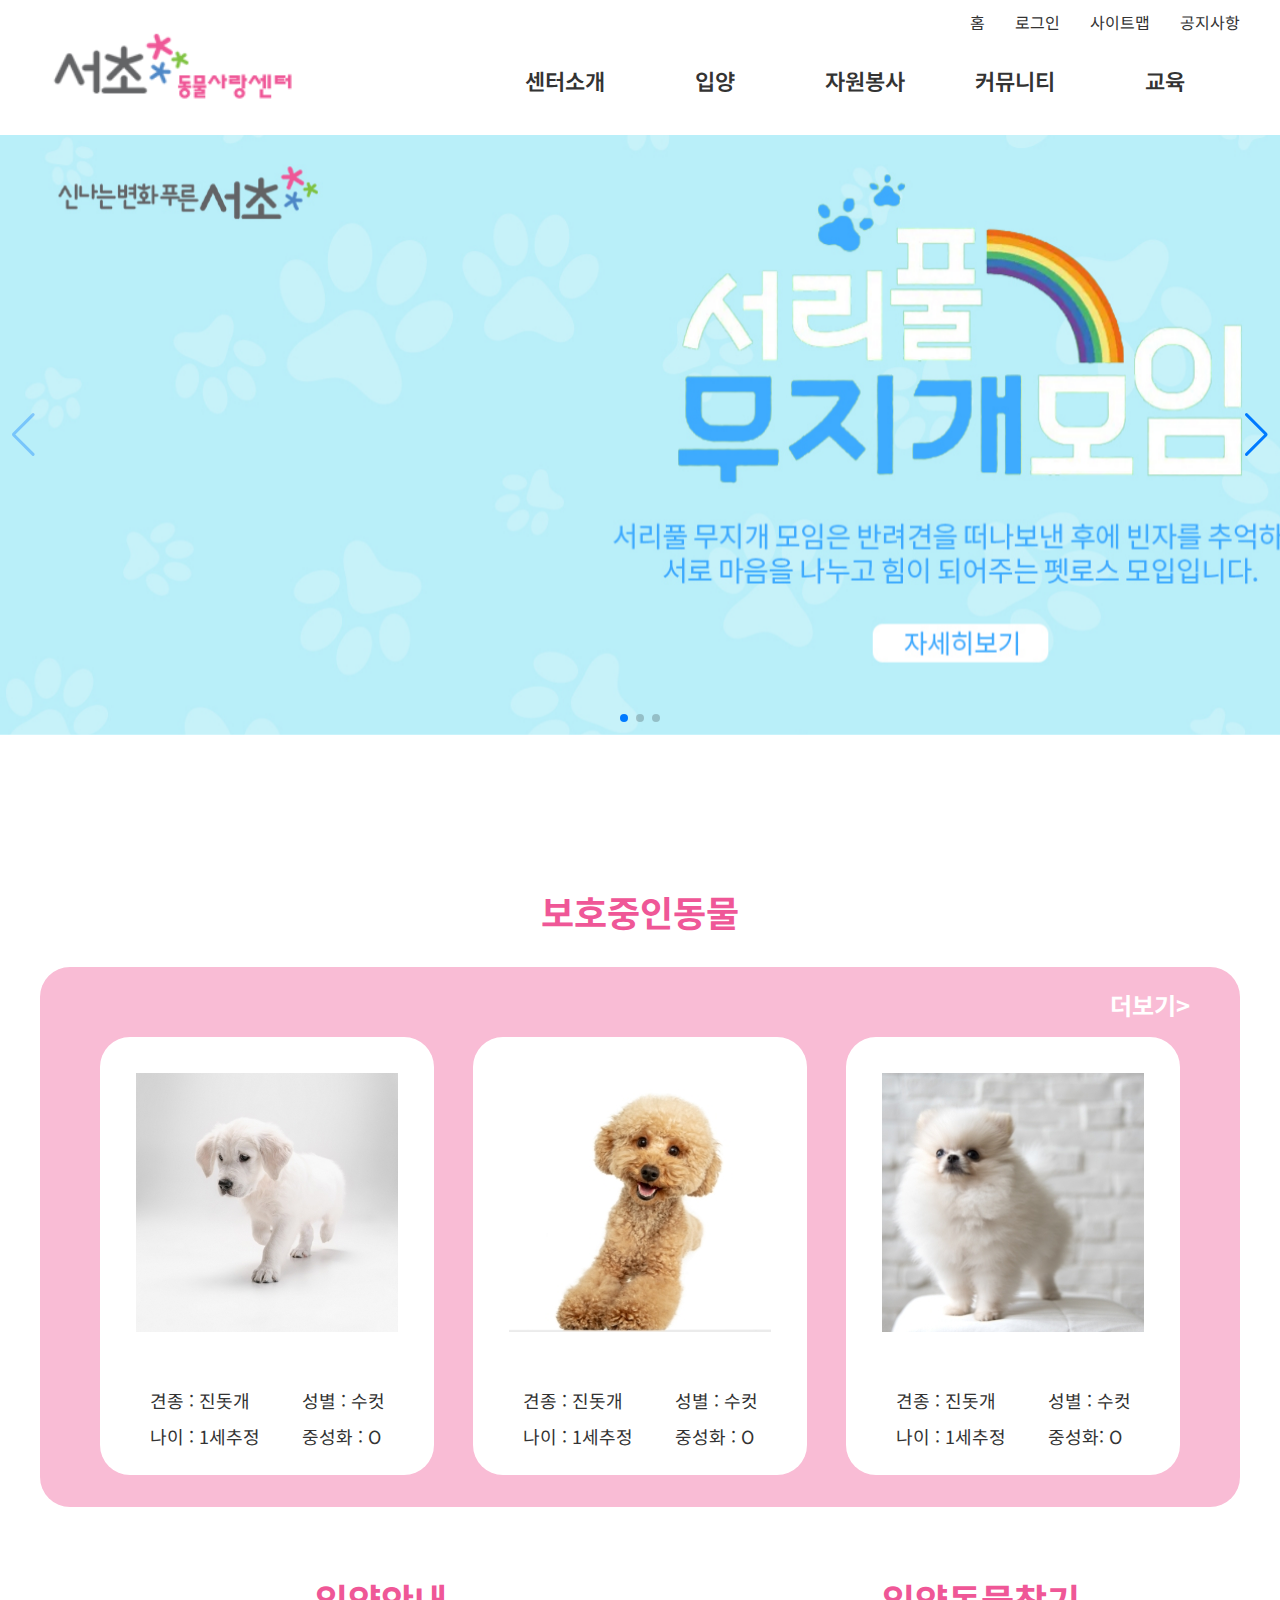
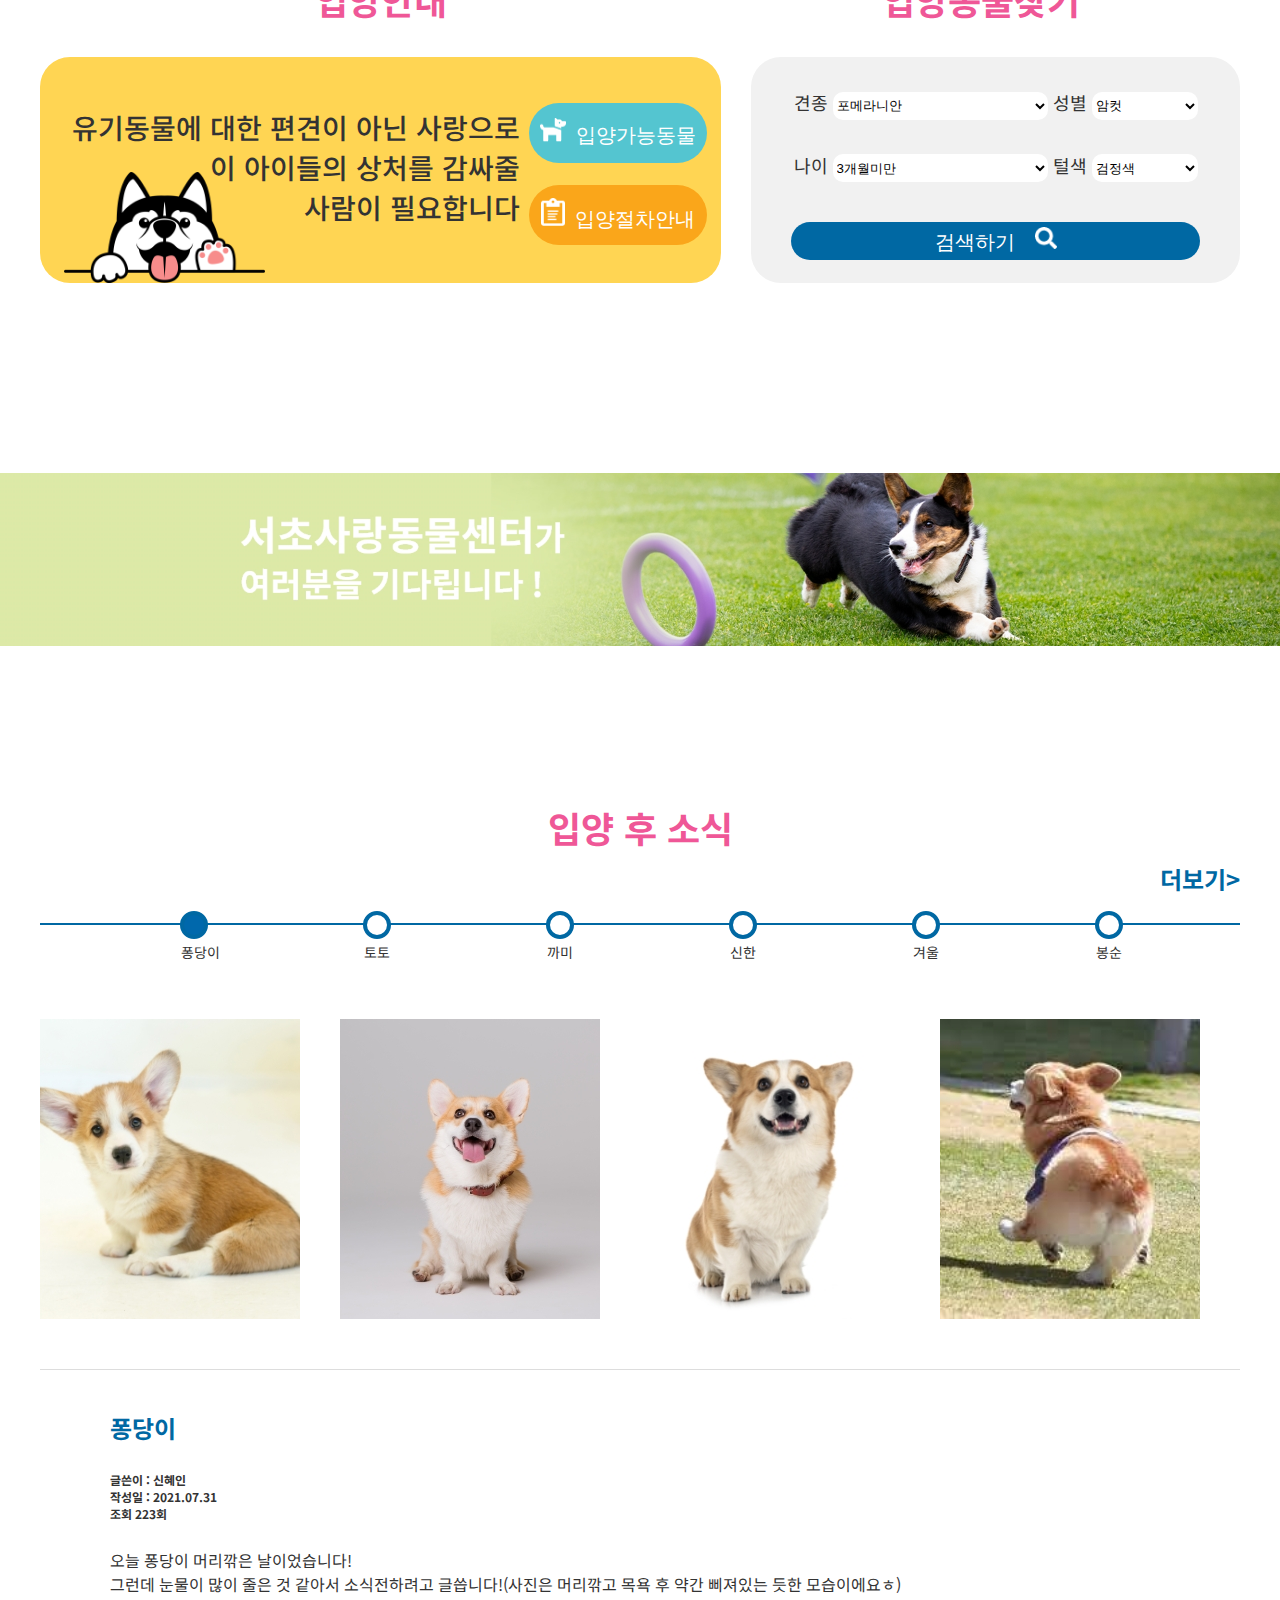
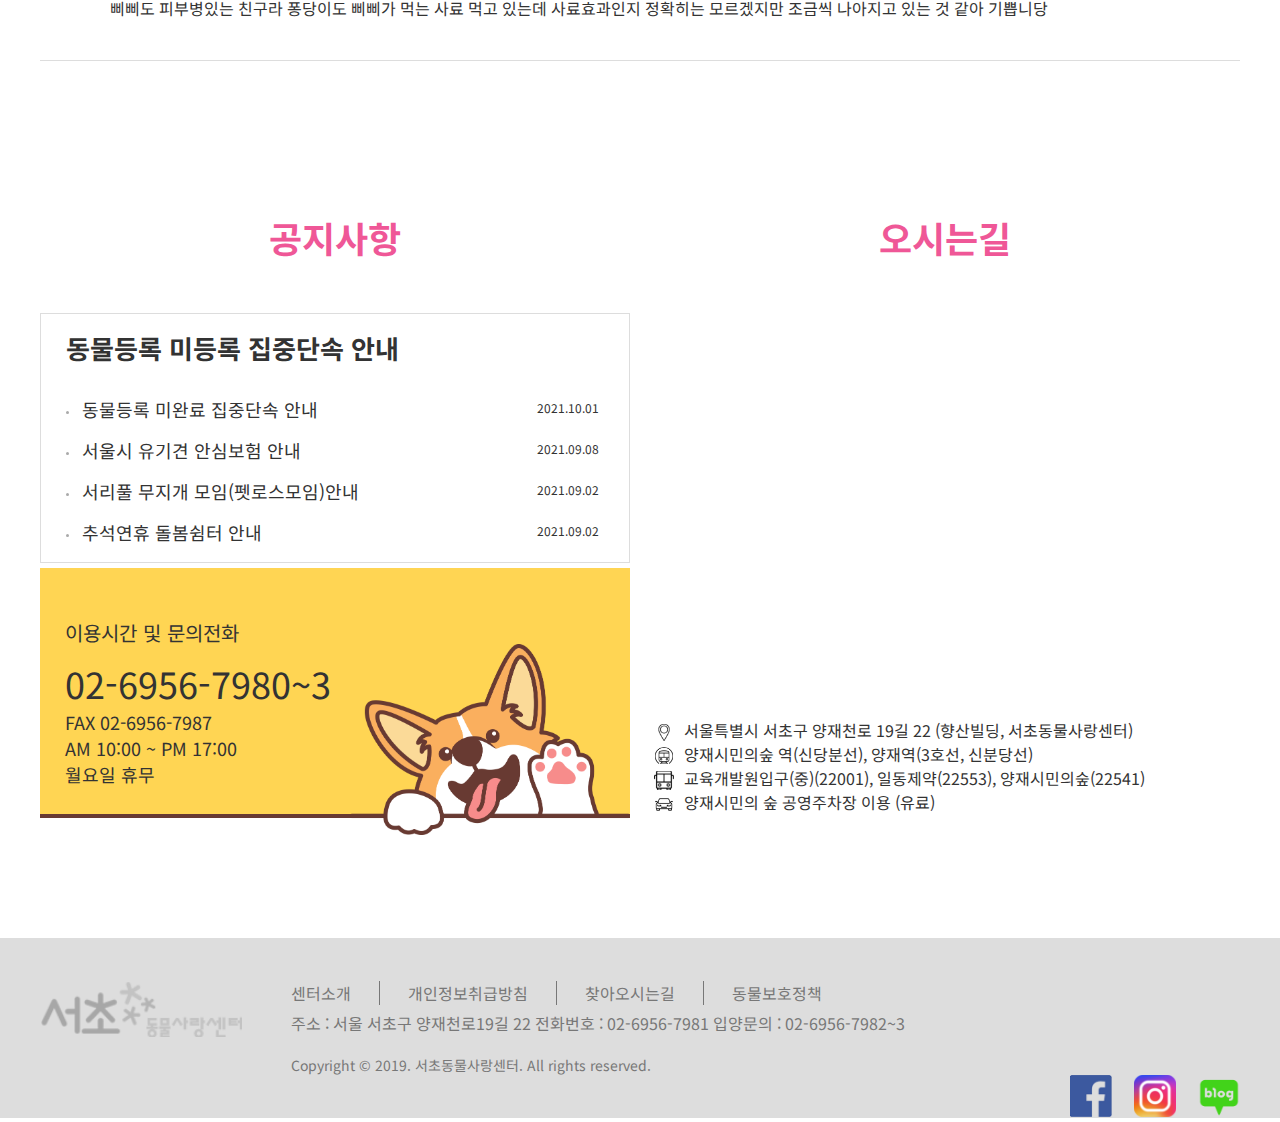
==== index.html @ 9633facb "Update index.html" ====
<!DOCTYPE html>
<html lang="ko">
<head>
    <meta charset="UTF-8">
    <meta http-equiv="X-UA-Compatible" content="IE=edge">
    <meta name="viewport" content="width=device-width, initial-scale=1.0">
    <title>서초동물사랑센터</title>
    
    <link rel="shortcut icon" type="image/x-icon" href="./images/dog2.png">
    <link href="https://fonts.googleapis.com/css2?family=Noto+Sans+KR:wght@300;400;500;700&display=swap" rel="stylesheet">
  <!-- 폰트어썸 -->
  <link rel="stylesheet" href="https://cdnjs.cloudflare.com/ajax/libs/font-awesome/4.7.0/css/font-awesome.min.css">
  <link rel="stylesheet" href="css/style.css">
  <!-- 제이쿼리 -->
  <script src="https://ajax.googleapis.com/ajax/libs/jquery/3.5.1/jquery.min.js"></script>
  <!-- 자바스크립트 -->
  <script src="./js/main.js"></script>
  <link
      rel="stylesheet"
      href="https://unpkg.com/swiper/swiper-bundle.min.css"
    />
    <script src="https://unpkg.com/swiper/swiper-bundle.min.js"></script>
    <meta property="og:type" content="website">
    <meta property="og:url" content="https://example.com/page.html">
    <meta property="og:title" content="Content Title">
    <meta property="og:image" content="https://example.com/image.jpg">
    <meta property="og:description" content="Description Here">
    <meta property="og:site_name" content="Site Name">
    <meta property="og:locale" content="en_US">
    <!-- 다음의 태그는 필수는 아니지만, 포함하는 것을 추천함 -->
    <meta property="og:image:width" content="1200">
    <meta property="og:image:height" content="630">
    <meta property="og:title" content="서초동물사랑센터-홈페이지" /> 
    <meta property="og:url" content="https://ironpark1105.github.io/seoch-love/" />
    <meta property="og:type" content="website" />
    <meta property="og:image" content="./images/dog2.png" /> 
    <meta property="og:title" content="서초동물사랑센터-홈페이지" /> 
    <meta property="og:description" content="서초동물사랑센터-홈페이지-리뉴얼" /> 

</head>
<body>
    <header id="header">
        <h1><a href="./index.html"><img src="images/logo.png" alt="서울동물사랑센터 로고"></a>
        </h1>
        <div class="header-box">
            <ul class="header-first-nav">
                <li><a href="./index.html">홈</a></li>
                <li><a href="#">로그인</a></li>
                <li><a href="#">사이트맵</a></li>
                <li><a href="#">공지사항</a></li>
            </ul>
            <ul class="header-second-nav">
                <li><a href="./introduce/introduce.html">센터소개</a>
                    <ul class="header-second-nav-depth">
                        <li><a href="./introduce/introduce.html">소개</a></li>
                        <li><a href="./introduce/introduce_2.html">둘러보기</a></li>
                        <li><a href="./introduce/introduce_3.html">오시는길</a></li>
                    </ul>
                </li>
                <li><a href="./adopt/adopt-1.html">입양</a>
                    <ul class="header-second-nav-depth">
                        <li><a href="./adopt/adopt-1.html">입양절차</a></li>
                        <li><a href="./adopt/adopt-2.html">보호중인동물</a></li>
                        <li><a href="./adopt/adopt-3.html">입양 후 소식</a></li>
                    </ul>
                </li>
                <li><a href="#">자원봉사</a>
                    <ul class="header-second-nav-depth">
                        <li><a href="#">안내</a></li>
                        <li><a href="#">신청</a></li>
                    </ul>
                </li>
                <li><a href="#">커뮤니티</a>
                    <ul class="header-second-nav-depth">
                        <li><a href="#">공지사항</a></li>
                        <li><a href="#">갤러리</a></li>
                        <li><a href="#">뉴스레터</a></li>
                        <li><a href="#">FQA</a></li>
                    </ul>
                </li>
                <li><a href="#">교육</a>
                    <ul class="header-second-nav-depth">
                        <li><a href="#">온라인교육영상</a></li>
                    </ul>
                </li>
            </ul>
        </div>
    </header>
    <div class="swiper mySwiper">
        <div class="swiper-wrapper">
          <div class="swiper-slide"><img src="./images/main-banner1.jpg" alt="1"></div>
          <div class="swiper-slide"><img src="./images/main-banner2.jpg" alt="1"></div>
          <div class="swiper-slide"><img src="./images/main-banner3.jpg" alt="1"></div>
        </div>
        <div class="swiper-button-next"></div>
        <div class="swiper-button-prev"></div>
        <div class="swiper-pagination"></div>
      </div>

      <section id="contents-1">
          <h2>보호중인동물</h2>
          <div class="contents-box container">
            <a href="./adopt/adopt-2.html"><span>더보기></span></a>
              <div class="contents1">
                  <img src="images/contents-img1.jpg" alt="1">
                  <div class="text-box">
                      <div class="dog-info">
                          <a href="#"><span>견종 : 진돗개</span></a>
                          <a href="#"><span>나이 : 1세추정</span></a>
                      </div>
                      <div class="dog-info">
                        <a href="#"><span>성별 : 수컷</span></a>
                        <a href="#"><span>중성화 : O</span></a>
                    </div>
                  </div>
              </div>
              <div class="contents1">
                <img src="images/contents-img2.jpg" alt="2">
                <div class="text-box">
                    <div class="dog-info">
                        <a href="#"><span>견종 : 진돗개</span></a>
                        <a href="#"><span>나이 : 1세추정</span></a>
                    </div>
                    <div class="dog-info">
                      <a href="#"><span>성별 : 수컷</span></a>
                      <a href="#"><span>중성화 : O</span></a>
                  </div>
                    
                </div>
            </div>
            <div class="contents1">
                <img src="images/contents-img3.jpg" alt="3">
                <div class="text-box">
                    <div class="dog-info">
                        <a href="#"><span>견종 : 진돗개</span></a>
                        <a href="#"><span>나이 : 1세추정</span></a>
                    </div>
                    <div class="dog-info">
                      <a href="#"><span>성별 : 수컷</span></a>
                      <a href="#"><span>중성화: O</span></a>
                  </div>
                    
                </div>
            </div>
          </div>
      </section>

      <section id="contents-2">
          <div class="contents2-1">
              <h2>입양안내</h2>
              <div class="contents2-1-box">
                  <p>유기동물에 대한 편견이 아닌 사랑으로
                      이 아이들의 상처를 감싸줄
                      사람이 필요합니다
                  </p>
                  <img src="images/dog4.png" alt="dogimg1">
                  <div class="contents2-1-button">
                      <a href="./adopt/adopt-2.html"><button class="button1"><img src="images/icon01.png" alt="1">입양가능동물</button></a>
                      <a href="./adopt/adopt-1.html"><button class="button2"><img src="images/icon02.png" alt="2">입양절차안내</button></a>
                  </div>
              </div>
          </div>
          <div class="contents2-2">
              <h2>입양동물찾기</h2>
              <div class="contents2-2-box">
                  <div class="select-box">
                      <span class="span1">견종</span>
                      <select name="견종" class="select-1">
                          <option value="">포메라니안</option>
                          <option value="">푸들</option>
                          <option value="">허스키</option>
                          <option value="">웰시코기</option>
                          <option value="">도베르만</option>
                          <option value="">사모예드</option>
                          <option value="">진돗개</option>
                      </select>
                      <span class="span2">성별</span>
                      <select name="성별" class="select-2">
                          <option value="">암컷</option>
                          <option value="">수컷</option>
                      </select>
                  </div>
                  <div>
                      <span>나이</span>
                      <select name="나이" class="select-1">
                        <option value="">3개월미만</option>
                        <option value="">6개월미만</option>
                        <option value="">1세</option>
                        <option value="">2세</option>
                        <option value="">3세</option>
                        <option value="">4세</option>
                        <option value="">5세이상</option>   
                      </select>
                      <span>털색</span>
                      <select name="털색" class="select-2">
                        <option value="">검정색</option>
                        <option value="">갈색</option>
                        <option value="">하얀색</option>
                        <option value="">주황색</option>
                        <option value="">회색</option>
                        <option value="">기타</option>
                      </select>
                </div>
                <button class="search-button">검색하기<img src="images/search_icon.png" alt=""></button>
              </div>
          </div>
      </section>

      <section id="sub-banner">
          <div class="sub-banner">
              <img src="images/sub-banner.jpg" alt="sub banner">
          </div>
      </section> 
      
      <section id="contents-3" class="container">
          <h2>입양 후 소식</h2>
          <a href="./adopt/adopt-3.html"><span>더보기></span></a> 
          <div class="indicator">
                <div class="indicator-box">
                    <div class="borderline"></div>
                    
                    <ul class="circle">
                        <li><a href="#"></a></li>
                        <li><a href="#"></a></li>
                        <li><a href="#"></a></li>
                        <li><a href="#"></a></li>
                        <li><a href="#"></a></li>
                        <li><a href="#"></a></li>                 
                    </ul>
                    <ul class="dog-name">
                        <li><a href="#">퐁당이</a></li>
                        <li><a href="#">토토</a></li>
                        <li><a href="#">까미</a></li>
                        <li><a href="#">신한</a></li>
                        <li><a href="#">겨울</a></li>
                        <li><a href="#">봉순</a></li>                 
                    </ul>
                    </div>
                </div>
                
          </div>
          <div class="contents3">
              <img src="images/content3-img1.jpg" alt="c3img1">
              <img src="images/content3-img2.jpg" alt="c3img2">
              <img src="images/content3-img3.jpg" alt="c3img3">
              <img src="images/content3-img4.jpg" alt="c3img4">
          </div>
          <div class="review-box">
              <h3>퐁당이</h3><br>
              <div class="writer"><p>글쓴이 : 신혜인</p><p>작성일 : 2021.07.31</p><p>조회 223회</p></div><br>
              <p>오늘 퐁당이 머리깎은 날이었습니다!
                그런데 눈물이 많이 줄은 것 같아서 소식전하려고 글씁니다!(사진은 머리깎고 목욕 후 약간 삐져있는 듯한 모습이에요ㅎ)
                삐삐도 피부병있는 친구라 퐁당이도 삐삐가 먹는 사료 먹고 있는데 사료효과인지 정확히는 모르겠지만 조금씩 나아지고 있는 것 같아 기쁩니당</p>
          </div>
      </section>

      <section id="contents-4" class="container">
          <div class="contents4-1">
              <h2>공지사항</h2>
              <div class="notice-box">
                  <ul>
                      <li>
                          <a href="#">
                          <h3>동물등록 미등록 집중단속 안내</h3>
                      </a>
                    </li>
                    <li>
                        <a href="#">
                            동물등록 미완료 집중단속 안내
                            <span>2021.10.01</span>
                        </a>
                    </li>
                    <li>
                        <a href="#">
                            서울시 유기견 안심보험 안내
                            <span>2021.09.08</span>
                        </a>
                    </li>
                    <li>
                        <a href="#">
                            서리풀 무지개 모임(펫로스모임)안내
                            <span>2021.09.02</span>
                        </a>
                    </li>
                    <li>
                        <a href="#">
                            추석연휴 돌봄쉼터 안내
                            <span>2021.09.02</span>
                        </a>
                    </li>
                  </ul>
              </div>
              <div class="guide-box">
                  <p>이용시간 및 문의전화</p>
                  <p>02-6956-7980~3</p>
                  <p>FAX 02-6956-7987</p>
                  <p>AM 10:00 ~ PM 17:00</p>
                  <p>월요일 휴무</p>
                  <img src="images/dog2.png" alt="dog5">
              </div>
          </div>
          <div class="contents4-2">
              <h2>오시는길</h2>
              <div class="map">
                <iframe src="https://www.google.com/maps/embed?pb=!1m18!1m12!1m3!1d3166.33855707436!2d127.03593541558656!3d37.47633633704579!2m3!1f0!2f0!3f0!3m2!1i1024!2i768!4f13.1!3m3!1m2!1s0x357ca10b5d836675%3A0x1bbfbc48b01835de!2z7ISc7LSIIOuPmeusvOyCrOuekeyEvO2EsA!5e0!3m2!1sko!2skr!4v1635246978576!5m2!1sko!2skr" 
                width="590" 
                height="400" 
                style="border:0;" 
                allowfullscreen="" loading="lazy">
                </iframe>
              </div>
              <div class="map-guide">
                  <div class="map-guide-text-box">
                  <img src="images/guide-icon1.png" alt="">
                  <p>서울특별시 서초구 양재천로 19길 22
                    (향산빌딩, 서초동물사랑센터)</p>
                  </div> 
                  <div class="map-guide-text-box">
                    <img src="images/guide-icon2.png" alt="">
                    <p>양재시민의숲 역(신당분선), 양재역(3호선,
                        신분당선)
                    </p>
                    </div>
                    <div class="map-guide-text-box">
                        <img src="images/guide-icon3.png" alt="">
                        <p>교육개발원입구(중)(22001), 일동제약(22553),
                             양재시민의숲(22541)
                        </p>
                        </div>
                     <div class="map-guide-text-box">
                        <img src="images/guide-icon4.png" alt="">
                        <p>양재시민의 숲 공영주차장 이용 (유료)</p>
                    </div> 
              </div>
          </div>
      </section>
      <footer>
        <div class="footer-box">
                <a href="../index/index.html">
                    <img class="footer-logo" src="images/footer_logo.png" alt="푸터로고">
                </a>
                <div class="footer-box-flex">
                    <ul class="footer-box-ul">
                        <li><a href="./introduce/introduce.html">센터소개</a></li>
                        <li><a href="#">개인정보취급방침</a></li>
                        <li><a href="./introduce/introduce_3.html">찾아오시는길</a></li>
                        <li><a href="#">동물보호정책</a></li>
                    </ul>
                    <div class="footer-box-p">
                        <p>주소 : 서울 서초구 양재천로19길 22   전화번호 : 02-6956-7981   입양문의 : 02-6956-7982~3
                        </p>
                        <p>Copyright &copy; 2019. 서초동물사랑센터. All rights reserved.</p>
                    </div>
                </div>
            </div>
            <div class="icon">
                <a href="#"><img src="images/face-book.png" alt="페이스북"></a>
                <a href="#"><img src="images/instagram.png" alt="인스타그램"></a>
                <a href="#"><img src="images/band.png" alt="네이버밴드"></a>
            </div>
        </footer>
        <script>
            var swiper = new Swiper(".mySwiper", {
              spaceBetween: 30,
              centeredSlides: true,
              autoplay: {
                delay: 2500,
                disableOnInteraction: false,
              },
              pagination: {
                el: ".swiper-pagination",
                clickable: true,
              },
              navigation: {
                nextEl: ".swiper-button-next",
                prevEl: ".swiper-button-prev",
              },
            });
          </script>
</body>
</html>
---- css/style.css ----
:root {
    --main-color: #EF5797;
    --sub-color: #0068A3;
    --text-color: #333;
}

*{
    margin: 0;
    padding: 0;
    box-sizing: border-box;
}

a {
    text-decoration: none;
    color: var(--text-color);
}

ul{
    list-style-type: none;
}

h2{
    font-size: 36px;
    color:#EF5797;
}

body {
    font-family: 'Noto Sans KR', sans-serif;
    color: var(--text-color);
    font-size: 18px; 
    font-weight: 400;
  }

.container{
    width: 1200px;
    margin: 0 auto;
}

/* 헤더 */
#header{
    width: 1200px;
    margin: 0 auto;
    display: flex;
    justify-content: space-between;
    height: 135px;
  }
  #header img{
  width: 247px;
  height: 75px;
  margin-top: 30px;
  margin-left: 10px;
  }
  
  .header-first-nav{
  display: flex;
  font-size: 16px;
  color: #707070;
  margin-top: 10px;
  justify-content: flex-end;
  }
  .header-first-nav li{
  margin-right: 30px;
  }
  .header-first-nav li:last-child{
  margin: 0;
  }

  .header-second-nav{
  display: flex;
  color: #333333;
  font-weight: 600;
  margin-top: 30px;
  justify-content: flex-end;
  }
  .header-second-nav li{
  font-size: 22px;
  text-align: center;
  width: 150px;
  }
  .header-second-nav li a{
  width: 150px;
  }
  .header-second-nav li:last-child{
  margin: 0;
  }
  .header-second-nav-depth{
  position: relative;
  margin-top: 38px;
  background: #1876AB;
  padding: 10px 0;
  z-index: 100;
  display: none;
  }
  .header-second-nav-depth li a:hover{
  background: #60c5ff;
  }
  .header-second-nav-depth li{
  font-size: 18px;
  margin: 0;
  text-align: center;
  font-weight: 300;
  
  }
  .header-second-nav-depth li a{
  display: block;
  padding: 6px 0;
  color: white;
  }
  /* 헤더 끝 */

/*메인 슬라이더*/
.swiper {
    position: relative;
  }

  .swiper-slide {
    text-align: center;
    font-size: 18px;
    background: #fff;

    /* Center slide text vertically */
    display: -webkit-box;
    display: -ms-flexbox;
    display: -webkit-flex;
    display: flex;
    -webkit-box-pack: center;
    -ms-flex-pack: center;
    -webkit-justify-content: center;
    justify-content: center;
    -webkit-box-align: center;
    -ms-flex-align: center;
    -webkit-align-items: center;
    align-items: center;
  }

  .swiper-slide img {
    display: block;
    width: 1920px;
    height: 600px;
    object-fit: cover;
  }
  .swiper-button-next{
    color: rgb(109, 109, 109);
  }
  .swiper-button-prev{
    color: rgb(109, 109, 109);
  }
  .swiper-pagination{
    position: absolute;
    bottom: 10px;
  }

/*컨텐츠 1*/
#contents-1{
    margin-top: 150px;
}
#contents-1 h2{
    text-align: center;
    margin-bottom: 30px;
}

#contents-1 .contents-box{
    width: 1200px;
    height: 540px;
    position: relative;
    background: #F9BCD5;
    border-radius: 30px;
    display: flex;
    overflow: hidden;
    justify-content: center;
}

#contents-1 .contents-box .contents1{
    background: #fff;
    width: 334px;
    height: 438px;
    border-radius: 30px;
    margin-top: 70px;
}

#contents-1 .contents-box .contents1:hover{
    box-shadow: 8px 8px 5px rgba(0,0,0,0.2);;
}

#contents-1 .contents-box > a > span{
    position: absolute;
    right: 50px;
    top:20px;
    font-size: 24px;
    font-weight: bold;
    color:#fff;
}

#contents-1 .contents-box .contents1:first-child{
    margin-left: 60px;
}

#contents-1 .contents-box .contents1 img{
    margin-top: 36px;
    text-align: center;
    margin-left: 36px;
}

#contents-1 .contents-box .contents1 .text-box{
    display: flex;
    margin-left: 50px;
    width: 265px;
    position: relative;
}

.contents1 .text-box .dog-info{
    display: block;
    position: relative;
    margin-top: 40px;
}

.contents1 .text-box .dog-info:last-child{
    position: absolute;
    right: 30px;
}
.contents1 .text-box .dog-info a{
    display: flex;
    margin-top: 10px;
}

.contents1{
    margin-right: 39px;
}
.contents1:last-child{
    margin: 0;
}


/*컨텐츠 2*/
#contents-2{
    margin-top: 66px;
    display: flex;
    width: 1200px;
    margin: 0 auto;
    margin-top: 66px;
}

#contents-2 h2{
    margin-bottom: 32px;
}

/*컨텐츠 2-1*/
#contents-2 .contents2-1 h2{
    text-align: center;
}

#contents-2 .contents2-1-box{
    width: 681px;
    height: 226px;
    background: #FFD553;
    border-radius: 30px;
    display: flex;
    position: relative;
}
#contents-2 .contents2-1-box > img{
    width: 201px;
    height: 111px;
    position: absolute;
    bottom: 0;
    left:24px;
}

#contents-2 .contents2-1-box p{
    font-size: 28px;
    font-weight: 500;
    white-space:pre-line;
    text-align:end;
    margin-top: 50px;
    margin-left: 32px;
}

#contents-2 .contents2-1-box .button1{
    width: 178px;
    height: 60px;
    background: #54C5D0;
    border-radius: 30px;
    border:none;
    color: #fff;
    font-size: 20px;
    text-align: center;
    margin-top: 46px;
    position: absolute;
    right: 14px;
    cursor: pointer;
}

#contents-2 .contents2-1-box .button1 img{
    width: 26px;
    height: 24px;
    margin-right: 10px;
}

#contents-2 .contents2-1-box .button2{
    width: 178px;
    height: 60px;
    background: #FAA61A;
    border-radius: 30px;
    border:none;
    color: #fff;
    font-size: 20px;
    text-align: center;
    margin-top: 128px;
    position: absolute;
    right: 14px;
    cursor: pointer;
}
#contents-2 .contents2-1-box .button2 img{
    width: 24px;
    height: 28px;
    margin-right: 10px;
}

.contents2-1-button{
    right: 14px;
}

/*컨텐츠 2-2*/

.contents2-2 .contents2-2-box{
    width: 489px;
    height: 226px;
    background: #F1F1F1;
    border-radius: 30px;
    margin-left: 30px;
    text-align: center;
}

.contents2-2 h2{
    text-align: center;
}

.contents2-2 .contents2-2-box .search-button {
    border:none;
    width: 409px;
    height: 38px;
    background: var(--sub-color);
    color:#fff;
    text-align: center;
    border-radius: 30px;
    font-size: 20px;
    cursor: pointer;
    margin-top: 40px;
}

.contents2-2 .contents2-2-box .search-button img{
    width: 22px;
    height: 22px;
    margin-left: 20px;
}

.contents2-2-box .select-1{
    width: 215px;
    height: 28px;
    background: #fff;
    border:none;
    border-radius: 10px;
}

.contents2-2-box .select-2{
    width: 106px;
    height: 28px;
    background: #fff;
    border:none;
    border-radius: 10px;
}

.contents2-2-box .select-box{
    padding-top: 32px;
    margin-bottom: 32px;
}

/*서브배너*/

#sub-banner{
    margin-top: 190px;
}

#sub-banner img{
    width: 100%;
}

/*컨텐츠 3*/

#contents-3{
    margin-top: 150px;
    position: relative;
}

#contents-3 h2{
    text-align: center;
    margin-bottom: 70px;
}
#contents-3 > a > span{
    position: absolute;
    right: 0;
    top:60px;
    font-size: 24px;
    font-weight: bold;
    color: #0068A3;
}


#contents-3 .indicator{
    position: relative;
}

#contents-3 .indicator .borderline{
    width: 1200px;
    border:1px solid #0068A3;
    position: absolute;
}

.indicator-box > ul{
    position: absolute;
    top: -12px;
    left: -10px;
}

.indicator-box > .circle{
    z-index: 100;
}
.indicator-box > .circle > li{
    display: inline-block;
    margin-left: 150px;  
}
.indicator-box > .dog-name{
    margin-left: 3px;
}

.indicator-box > .dog-name > li{
    display: inline-block;
    margin-left: 148px;
}
.indicator-box .circle > li > a{
    width: 28px;
    height: 28px;
    border-radius: 50%;
    background: #fff;
    border:4px solid #0068A3;
    display: flex;
    cursor: pointer;
}
.indicator-box .circle > li > a:hover{
    background-color: var(--sub-color);
}

.indicator-box > .circle > li:first-child a{
    background: #0068ac;
}

.indicator-name ul{
    list-style-type: none;
    display: flex;
}


.indicator > ul{
    list-style-type: none;
    display: flex;

}

.indicator .circle > li{
    justify-content: space-between;
}

.indicator .dog-name{
    position: relative;
}

.indicator .dog-name > li{
    margin-right: 30px;
}

.indicator .dog-name > li a{
    font-size: 14px;
    position: absolute;
    margin-top: 10px;
}

#contents-3 .contents3{
    margin-top: 70px;
    justify-content: space-between;
}

#contents-3 .contents3 img{
    width: 260px;
    height: 300px;
    justify-content: space-between;
    margin-right: 35px;
}

#contents-3 .contents3 img:last-child{
    margin-right: none;
}

#contents-3 .review-box{
    margin-top: 45px;
    border-top: 1px solid #dddddd;
    border-bottom: 1px solid #dddddd;
}

#contents-3 .review-box h3{
    margin-top: 40px;
    font-size: 24px;
    color: #0068A3;
}

#contents-3 .review-box p{ 
    font-size: 12px;
    font-weight: bold;
}
#contents-3 .review-box > p:last-child{
    margin-bottom: 40px;
    font-size: 16px;
    font-weight: 400;
    white-space:pre-line;
}
#contents-3 .review-box h3,.review-box p {
    margin-left: 70px;
}

/*컨텐츠 4*/
#contents-4 {
    display: flex;
    margin-top: 150px;
}

/*컨텐츠 4-1*/
#contents-4 .contents4-1 h2{
    text-align: center;
    margin-bottom: 50px;
}

/*노티스박스*/

#contents-4 .notice-box{
    width: 590px;
    height: 250px;
    border: 1px solid #dddddd;
}

.contents4-1 .notice-box ul{
    margin-left: 25px;
    margin-top: 15px;
}

.contents4-1 .notice-box ul li h3{
    font-size: 26px;
    margin-bottom: 30px;
}

.contents4-1 .notice-box ul li a{
    position:relative;
    display: block;
    margin-top: 15px;
}

.contents4-1 .notice-box ul li a:before{
    content:'';
    display: inline-block;
    background: #aaa;
    margin-right: 8px;
    width: 3px;
    height: 3px;
    border-radius: 3px;
    vertical-align: middle;
}

.contents4-1 .notice-box ul li:first-child a:before{
    content: none;
}

.contents4-1 .notice-box ul li a > span{
    position: absolute;
    display: block;
    right: 30px;
    top: 3px;
    font-size: 12px;
}
/*가이드 박스*/

#contents-4 .guide-box{
    width: 590px;
    height: 250px;
    border-bottom: 4px solid #683A32;
    margin-top: 5px;
    position: relative; 
    background: #FFD553;
}

.guide-box p{
    margin-left: 25px;
}

#contents-4 .guide-box p:first-child{
    padding-top: 50px;
    font-size: 20px;
    margin-bottom: 10px;
}

#contents-4 .guide-box p:nth-child(2){
    font-size: 36px;
}  

.map-guide p{
    font-size: 16px;
}
#contents-4 .guide-box img{
    position: absolute;
    width: 280px;
    right: 0;
    bottom: -21px;
}

/*컨텐츠 4-2*/
#contents-4 .contents4-2{
    width: 590px;
    margin-left: 20px;
}
.contents4-2 h2{
    text-align: center;
    margin-bottom: 50px;
}

.contents4-2 .map-guide{
    width: 590px;
    height: 100px;
    margin-left: 4px;
}

#contents-4 .contents4-2 .map-guide .map-guide-text-box img{
    width: 20px;
    height: 19px;
    margin-top: 5px;
}

#contents-4 .contents4-2 .map-guide .map-guide-text-box{
    display: flex;
}

.map-guide-text-box p{
    margin-left: 10px;
}


/* footer */
footer{
    margin-top: 120px;
    background-color: #dddddd;
    height: 180px;
    font-size: 16px;
  }
  footer .footer-logo{
    width: 202px;
    height: 56px;
    margin-top: 43px;
  }
  .footer-box{
    display: flex;
    width: 1200px;
    margin: 0 auto;
  }
  .footer-box-ul{
    display: flex;
  }
  
  .footer-box-ul li{
    padding: 0 28px;
    border-right: 1px solid #777777;
  }
  
  .footer-box-ul li:first-child{
    padding-left: 0;
  }
  .footer-box-ul li:last-child{
    border-right: none;
  }
  .footer-box-ul li a{
    color: #777777;
  }
  .footer-box-flex{
    margin-top: 43px;
    margin-left: 49px;
    color: #777777;
  }
  .footer-box-p{
    margin-top: 6px;
  }
  .footer-box-p p:last-child{
    margin-top: 20px;
    font-size: 14px;
  }
  .icon{
    width: 1200px;
    margin: 0 auto;
    display: flex;
    
    justify-content: flex-end;
  }
  .icon img{
    width: 42px;
    height: 42px;
    margin-left: 22px;
  }
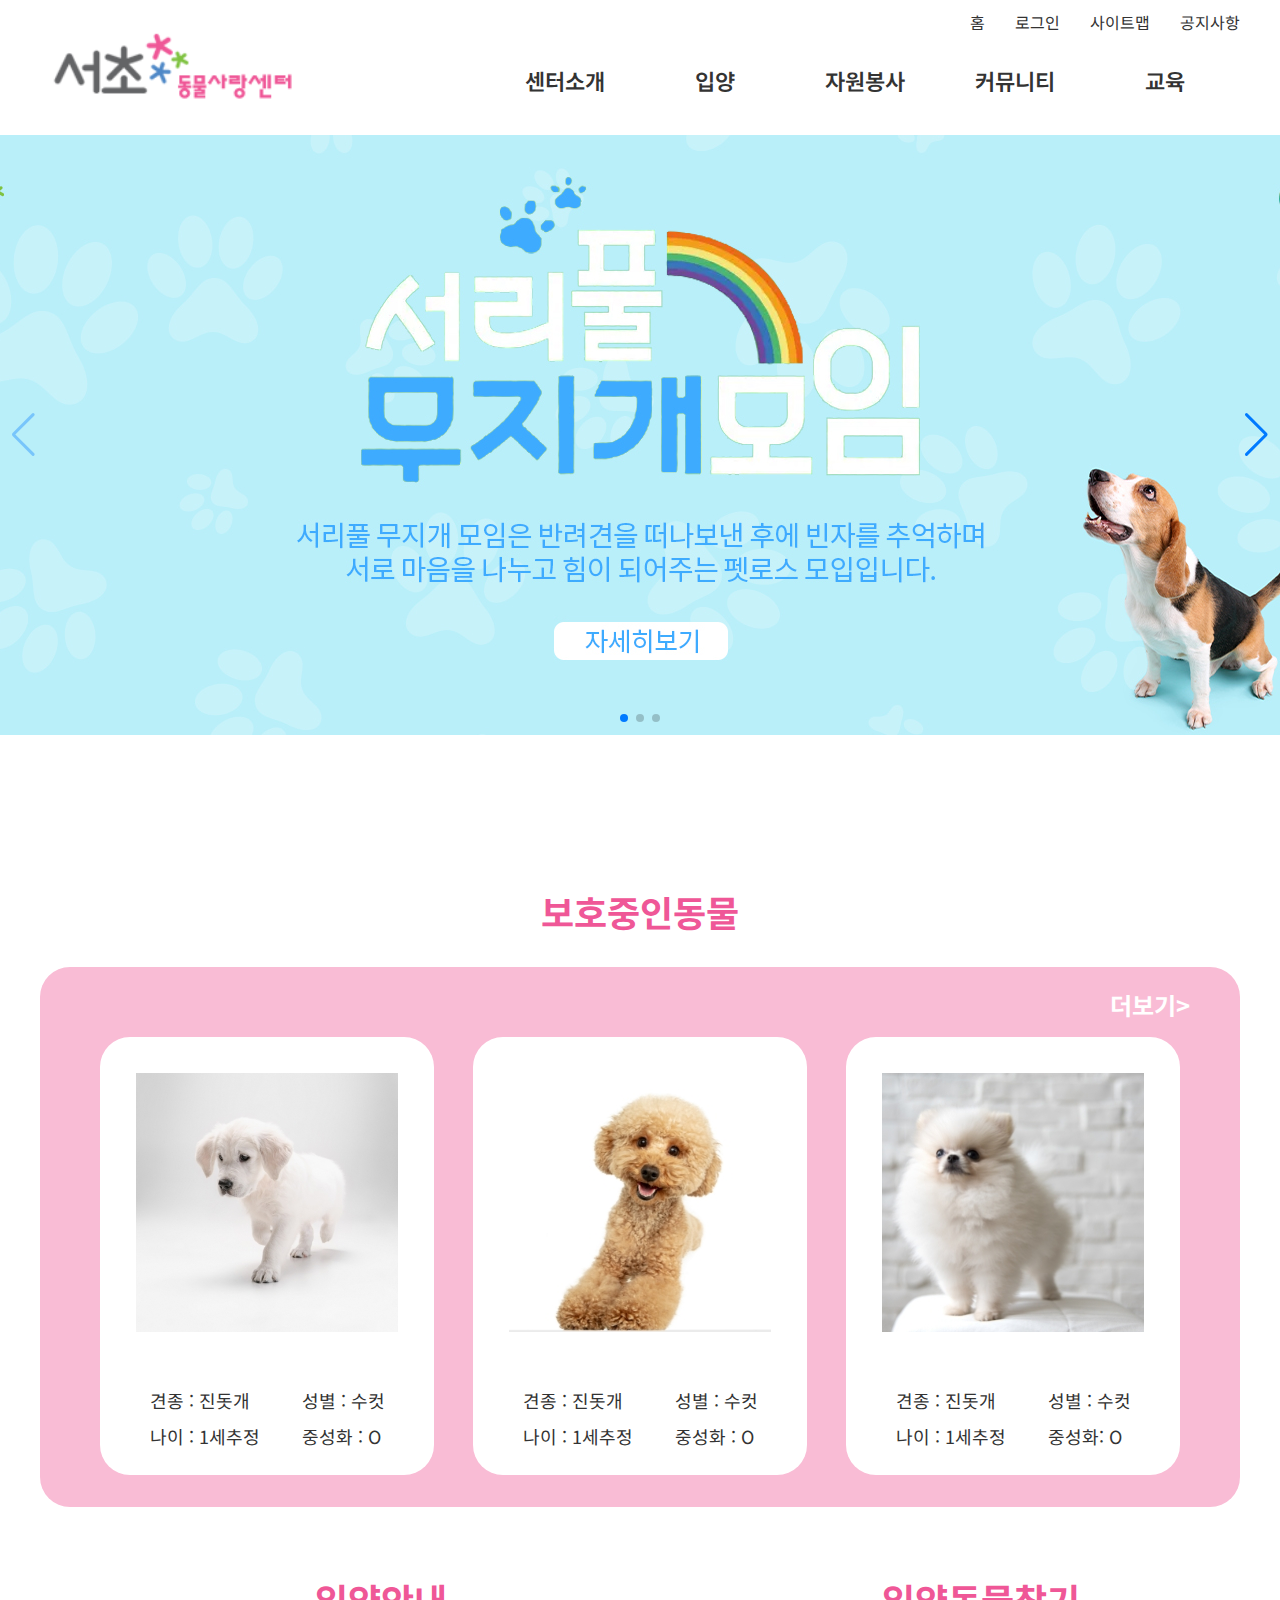
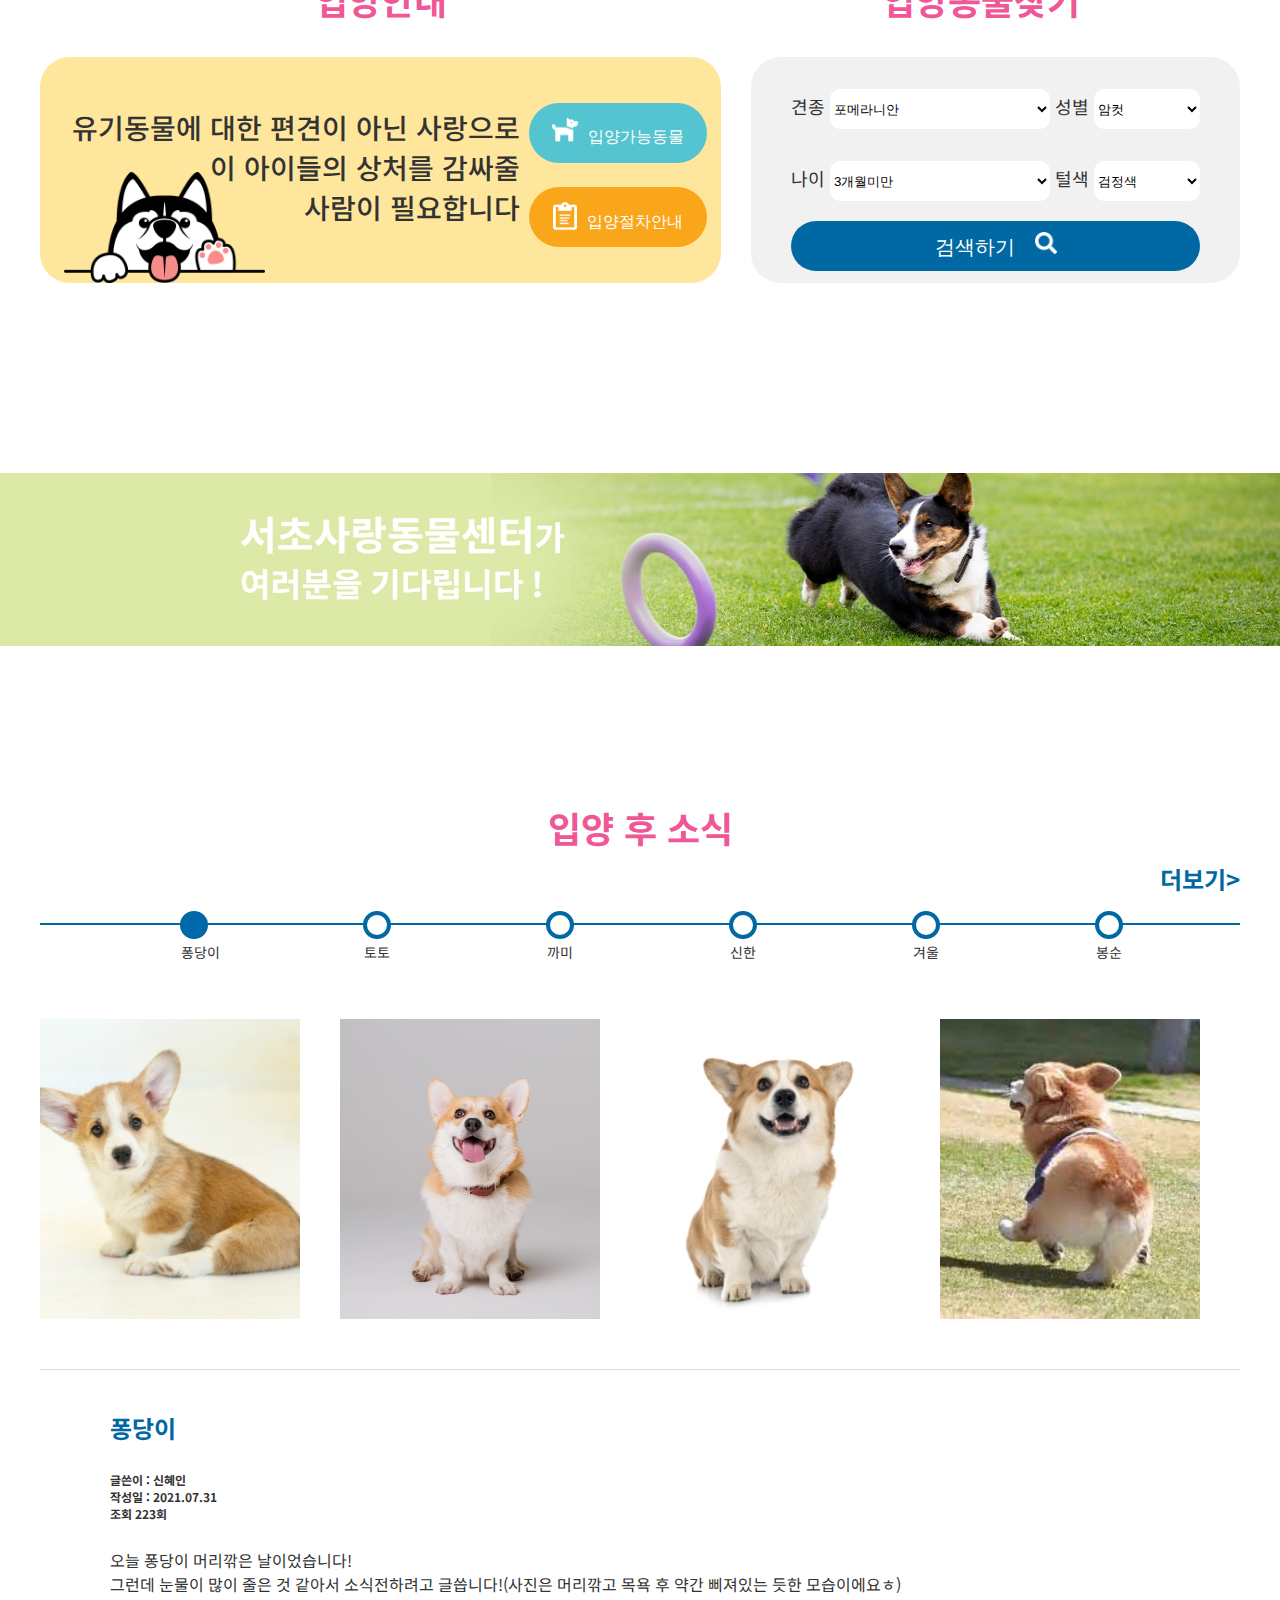
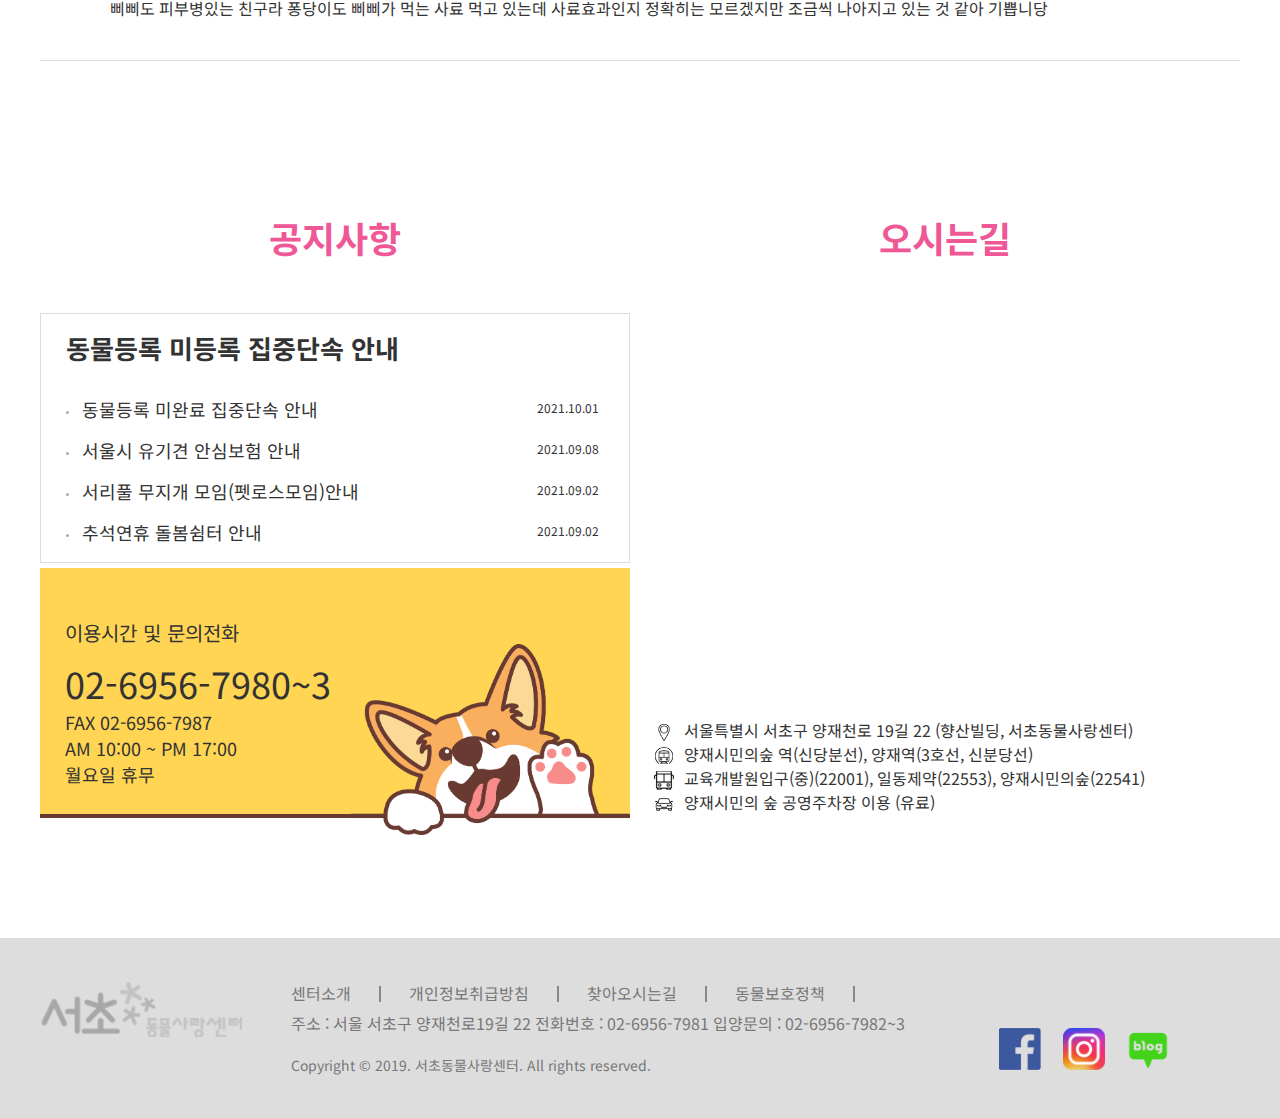
==== commit c236dc34: "Add files via upload" ====
--- a/index.html
+++ b/index.html
@@ -4,8 +4,11 @@
     <meta charset="UTF-8">
     <meta http-equiv="X-UA-Compatible" content="IE=edge">
     <meta name="viewport" content="width=device-width, initial-scale=1.0">
+    <meta property="og:image" content="./images/open.jpg">
+    <meta property="og:title" content="서초동물사랑센터">
+    <meta property="og:description" content="기존 서초동물사랑센터를 리뉴얼 한 페이지입니다.">
+
     <title>서초동물사랑센터</title>
-    
     <link rel="shortcut icon" type="image/x-icon" href="./images/dog2.png">
     <link href="https://fonts.googleapis.com/css2?family=Noto+Sans+KR:wght@300;400;500;700&display=swap" rel="stylesheet">
   <!-- 폰트어썸 -->
@@ -20,22 +23,6 @@
       href="https://unpkg.com/swiper/swiper-bundle.min.css"
     />
     <script src="https://unpkg.com/swiper/swiper-bundle.min.js"></script>
-    <meta property="og:type" content="website">
-    <meta property="og:url" content="https://example.com/page.html">
-    <meta property="og:title" content="Content Title">
-    <meta property="og:image" content="https://example.com/image.jpg">
-    <meta property="og:description" content="Description Here">
-    <meta property="og:site_name" content="Site Name">
-    <meta property="og:locale" content="en_US">
-    <!-- 다음의 태그는 필수는 아니지만, 포함하는 것을 추천함 -->
-    <meta property="og:image:width" content="1200">
-    <meta property="og:image:height" content="630">
-    <meta property="og:title" content="서초동물사랑센터-홈페이지" /> 
-    <meta property="og:url" content="https://ironpark1105.github.io/seoch-love/" />
-    <meta property="og:type" content="website" />
-    <meta property="og:image" content="./images/dog2.png" /> 
-    <meta property="og:title" content="서초동물사랑센터-홈페이지" /> 
-    <meta property="og:description" content="서초동물사랑센터-홈페이지-리뉴얼" /> 
 
 </head>
 <body>
@@ -341,10 +328,10 @@
                 </a>
                 <div class="footer-box-flex">
                     <ul class="footer-box-ul">
-                        <li><a href="./introduce/introduce.html">센터소개</a></li>
-                        <li><a href="#">개인정보취급방침</a></li>
-                        <li><a href="./introduce/introduce_3.html">찾아오시는길</a></li>
-                        <li><a href="#">동물보호정책</a></li>
+                        <li><a href="./introduce/introduce.html">센터소개</a></li><span></span>
+                        <li><a href="#">개인정보취급방침</a></li><span></span>
+                        <li><a href="./introduce/introduce_3.html">찾아오시는길</a></li><span></span>
+                        <li><a href="#">동물보호정책</a></li><span></span>
                     </ul>
                     <div class="footer-box-p">
                         <p>주소 : 서울 서초구 양재천로19길 22   전화번호 : 02-6956-7981   입양문의 : 02-6956-7982~3
@@ -352,12 +339,13 @@
                         <p>Copyright &copy; 2019. 서초동물사랑센터. All rights reserved.</p>
                     </div>
                 </div>
+                <div class="icon">
+                    <a href="#"><img src="images/face-book.png" alt="페이스북"></a>
+                    <a href="#"><img src="images/instagram.png" alt="인스타그램"></a>
+                    <a href="#"><img src="images/band.png" alt="네이버밴드"></a>
+                </div>
             </div>
-            <div class="icon">
-                <a href="#"><img src="images/face-book.png" alt="페이스북"></a>
-                <a href="#"><img src="images/instagram.png" alt="인스타그램"></a>
-                <a href="#"><img src="images/band.png" alt="네이버밴드"></a>
-            </div>
+           
         </footer>
         <script>
             var swiper = new Swiper(".mySwiper", {
@@ -378,4 +366,4 @@
             });
           </script>
 </body>
-</html>
+</html>--- a/css/style.css
+++ b/css/style.css
@@ -252,7 +252,7 @@
 #contents-2 .contents2-1-box{
     width: 681px;
     height: 226px;
-    background: #FFD553;
+    background: #ffe69d;
     border-radius: 30px;
     display: flex;
     position: relative;
@@ -281,7 +281,7 @@
     border-radius: 30px;
     border:none;
     color: #fff;
-    font-size: 20px;
+    font-size: 16px;
     text-align: center;
     margin-top: 46px;
     position: absolute;
@@ -295,6 +295,12 @@
     margin-right: 10px;
 }
 
+#contents-2 .contents2-1-box .button1:hover{
+    background: var(--sub-color);
+}
+#contents-2 .contents2-1-box .button2:hover{
+    background: var(--sub-color);
+}
 #contents-2 .contents2-1-box .button2{
     width: 178px;
     height: 60px;
@@ -302,9 +308,9 @@
     border-radius: 30px;
     border:none;
     color: #fff;
-    font-size: 20px;
-    text-align: center;
-    margin-top: 128px;
+    font-size: 16px;
+    text-align: center;
+    margin-top: 130px;
     position: absolute;
     right: 14px;
     cursor: pointer;
@@ -313,6 +319,7 @@
     width: 24px;
     height: 28px;
     margin-right: 10px;
+    vertical-align: -18%;
 }
 
 .contents2-1-button{
@@ -337,14 +344,14 @@
 .contents2-2 .contents2-2-box .search-button {
     border:none;
     width: 409px;
-    height: 38px;
+    height: 50px;
     background: var(--sub-color);
     color:#fff;
     text-align: center;
     border-radius: 30px;
     font-size: 20px;
     cursor: pointer;
-    margin-top: 40px;
+    margin-top: 20px;
 }
 
 .contents2-2 .contents2-2-box .search-button img{
@@ -354,8 +361,8 @@
 }
 
 .contents2-2-box .select-1{
-    width: 215px;
-    height: 28px;
+    width: 220px;
+    height: 40px;
     background: #fff;
     border:none;
     border-radius: 10px;
@@ -363,7 +370,7 @@
 
 .contents2-2-box .select-2{
     width: 106px;
-    height: 28px;
+    height: 40px;
     background: #fff;
     border:none;
     border-radius: 10px;
@@ -672,7 +679,11 @@
   
   .footer-box-ul li{
     padding: 0 28px;
-    border-right: 1px solid #777777;
+  }
+  .footer-box-ul span{
+      margin-top: 5px;
+      height: 16px;
+      border: 1px solid #888888;
   }
   
   .footer-box-ul li:first-child{
@@ -697,14 +708,19 @@
     font-size: 14px;
   }
   .icon{
-    width: 1200px;
     margin: 0 auto;
     display: flex;
-    
     justify-content: flex-end;
   }
   .icon img{
+      
+    margin-top: 90px;
     width: 42px;
     height: 42px;
     margin-left: 22px;
+  }
+
+  .swiper .swiper-wrapper .swiper-slide img{
+      width: 100%;
+      transition: 5s;
   }